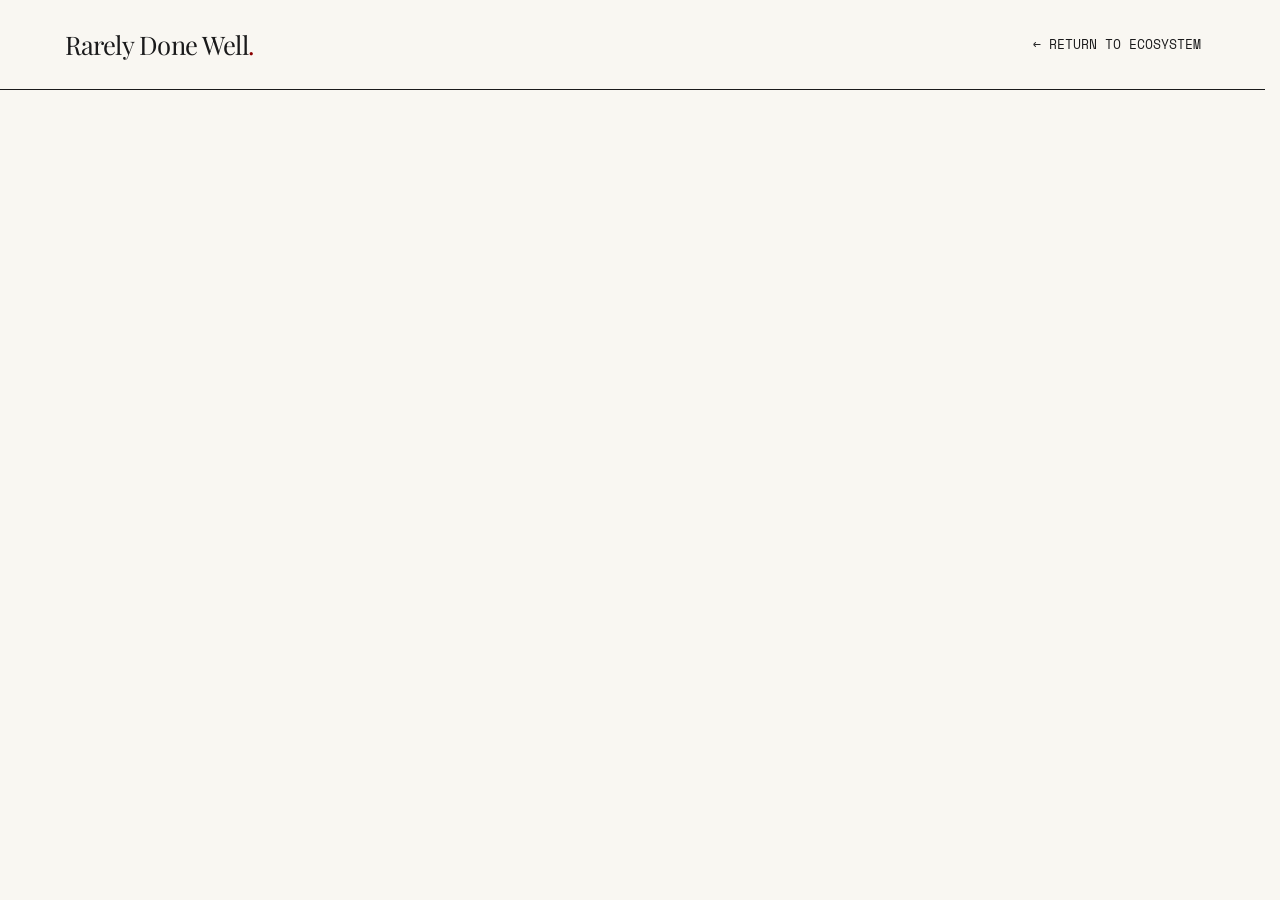
==== accelerator.html @ 21803630 "Initial launch" ====
<!DOCTYPE html>
<html lang="en">
<head>
    <meta charset="UTF-8">
    <meta name="viewport" content="width=device-width, initial-scale=1.0, maximum-scale=1.0, user-scalable=0">
    <title>Accelerator Application | Rarely, Done Well</title>
    
    <link rel="preconnect" href="https://fonts.googleapis.com">
    <link rel="preconnect" href="https://fonts.gstatic.com" crossorigin>
    <link href="https://fonts.googleapis.com/css2?family=Inter:wght@700;800&family=Playfair+Display:wght@900&family=Space+Mono&family=Source+Serif+4:wght@400;600&display=swap" rel="stylesheet">
    <link rel="stylesheet" href="style.css">

    <script async src="https://tally.so/widgets/embed.js"></script>
</head>
<body class="page-form">

    <header class="masthead masthead--static">
        <div class="container nav-wrapper">
            <a href="index.html" class="logo">Rarely Done Well<span class="brand-comma">.</span></a>
            <a href="index.html" class="back-link">← Return to Ecosystem</a>
        </div>
    </header>

    <main class="form-wrapper">
        <iframe 
            data-tally-src="https://tally.so/r/EkLMBL?transparentBackground=1" 
            width="100%" 
            height="100%" 
            frameborder="0" 
            marginheight="0" 
            marginwidth="0" 
            title="Accelerator Application">
        </iframe>
    </main>

    <script src="script.js"></script>
</body>
</html>
---- style.css ----
/* ============================================================
   RARELY, DONE WELL. — Shared Stylesheet
   ============================================================ */

:root {
  --newsprint: #F9F7F2;
  --ink-black: #1A1A1B;
  --action-red: #8B0000;
  --hairline: #D1D1D1;
  --transition: 0.4s cubic-bezier(0.16, 1, 0.3, 1);
}

/* --- RESET --- */
*, *::before, *::after { margin: 0; padding: 0; box-sizing: border-box; }
button, a, input, select, textarea { border-radius: 0; }

/* --- BASE --- */
html {
  scroll-behavior: smooth;
  scrollbar-gutter: stable;
}

body {
  background-color: var(--newsprint);
  font-family: 'Source Serif 4', serif;
  color: var(--ink-black);
  line-height: 1.6;
}

/* Form/iframe pages override body to fill viewport */
body.page-form {
  height: 100vh;
  display: flex;
  flex-direction: column;
  overflow: hidden;
}

.container { max-width: 1200px; margin: 0 auto; padding: 0 2rem; }
.brand-comma { color: var(--action-red); }

/* --- MASTHEAD --- */
.masthead {
  width: 100%;
  background: var(--newsprint);
  border-bottom: 1px solid var(--ink-black);
}

/* Fixed masthead for index page */
.masthead--fixed {
  position: fixed;
  top: 0; left: 0; right: 0;
  z-index: 1000;
}

/* Static (flex-shrink) masthead for form pages */
.masthead--static {
  height: 90px;
  flex-shrink: 0;
}

.masthead--static .nav-wrapper {
  height: 90px;
}

.nav-wrapper {
  display: flex;
  justify-content: space-between;
  align-items: center;
  height: 90px;
}

.logo {
  font-family: 'Playfair Display', serif;
  font-size: 1.6rem;
  text-decoration: none;
  color: var(--ink-black);
  letter-spacing: -0.02em;
  line-height: 1;
  display: block;
}

/* --- NAV (index page) --- */
.nav-right-group {
  display: flex;
  align-items: center;
}

.main-nav ul { display: flex; list-style: none; gap: 2.5rem; align-items: center; }
.main-nav a {
  text-decoration: none;
  color: var(--ink-black);
  font-family: 'Inter', sans-serif;
  font-weight: 800;
  font-size: 0.8rem;
  text-transform: uppercase;
  letter-spacing: 0.05em;
}

.main-nav .btn-cta {
  background: var(--action-red);
  color: var(--newsprint) !important;
  padding: 16px 28px;
  transition: var(--transition);
}

.main-nav .btn-cta:hover {
  background: var(--ink-black);
  color: var(--newsprint) !important;
}

.nav-toggle {
  display: none;
  flex-direction: column;
  justify-content: space-between;
  width: 28px;
  height: 20px;
  background: none;
  border: none;
  cursor: pointer;
  padding: 0;
}
.nav-toggle span { display: block; width: 100%; height: 2px; background: var(--ink-black); }

/* --- BACK LINK (form pages) --- */
.back-link {
  text-decoration: none;
  color: var(--ink-black);
  font-family: 'Space Mono', monospace;
  font-size: 0.8rem;
  text-transform: uppercase;
  display: flex;
  align-items: center;
  gap: 0.5rem;
}
.back-link:hover { color: var(--action-red); }

/* --- FORM WRAPPER (form pages) --- */
.form-wrapper {
  flex-grow: 1;
  position: relative;
  width: 100%;
}

.form-wrapper iframe {
  position: absolute;
  top: 0;
  left: 0;
  width: 100%;
  height: 100%;
  border: 0;
}

/* --- BUTTONS --- */
.btn-cta {
  background: var(--action-red);
  color: var(--newsprint);
  padding: 16px 28px;
  text-decoration: none;
  font-family: 'Inter', sans-serif;
  font-weight: 800;
  text-transform: uppercase;
  font-size: 0.8rem;
  text-align: center;
}

/* --- HERO (index page) --- */
.hero { padding: 180px 0 80px; border-bottom: 1px solid var(--ink-black); }
.hero h1 { font-size: clamp(2.5rem, 7vw, 5rem); line-height: 1; margin-bottom: 3rem; max-width: 1000px; }
.hero-lead { column-count: 2; column-gap: 4rem; margin-top: 2rem; }
.hero-lead p { font-size: 1.25rem; margin-bottom: 1.5rem; text-align: justify; }

/* --- ECOSYSTEM SECTION (index page) --- */
.ecosystem-header { padding: 80px 0 40px; border-bottom: 1px solid var(--hairline); }
.section-label { font-family: 'Space Mono', monospace; font-size: 0.8rem; color: var(--action-red); text-transform: uppercase; margin-bottom: 1rem; display: block; }

.ecosystem-grid { display: grid; grid-template-columns: repeat(3, 1fr); border-bottom: 1px solid var(--ink-black); }
.eco-card { padding: 4rem 2rem; border-right: 1px solid var(--ink-black); transition: var(--transition); display: flex; flex-direction: column; }
.eco-card:last-child { border-right: none; }
.eco-card:hover { background: #F2F0E9; }
.eco-card h3 { font-family: 'Playfair Display', serif; font-size: 2.2rem; margin-bottom: 1.5rem; }
.eco-card p { font-size: 1.1rem; flex-grow: 1; margin-bottom: 2.5rem; }

.card-descriptor {
    font-family: 'Space Mono', monospace;
    font-size: 0.75rem;
    text-transform: uppercase;
    letter-spacing: 0.08em;
    color: var(--ink-black);
    margin-bottom: 1.5rem;
    display: block;
}

/* --- IMAGE STRIP (index page) --- */
.image-strip {
  width: 100%; height: 500px;
  background: #3a3a3a url('https://images.pexels.com/photos/5779820/pexels-photo-5779820.jpeg?auto=compress&w=1600') center/cover;
  filter: grayscale(100%) contrast(120%);
  border-bottom: 1px solid var(--ink-black);
}

/* --- FINAL CALL (index page) --- */
.final-call { padding: 120px 0; text-align: center; }
.final-call h2 { font-size: clamp(2rem, 5vw, 3.5rem); margin-bottom: 2rem; }
.final-call-body { font-size: 1.15rem; max-width: 600px; margin: 0 auto 3rem; }

/* --- FOOTER (index page) --- */
footer { padding: 4rem 0; border-top: 1px solid var(--ink-black); }
.footer-wrap { display: flex; justify-content: space-between; font-family: 'Space Mono', monospace; font-size: 0.75rem; text-transform: uppercase; }

/* --- LEARN MORE LINK BAR (index page) --- */
.lm-link-bar {
  padding: 3rem 0;
  border-bottom: 1px solid var(--hairline);
  display: flex;
  align-items: center;
}
.lm-link-bar .btn-cta { display: inline-block; }

/* --- PARTNERS PAGE --- */

.partners-hero { padding: 180px 0 100px; border-bottom: 1px solid var(--ink-black); }
.partners-hero h1 { font-size: clamp(3rem, 8vw, 6.5rem); line-height: 0.95; letter-spacing: -0.03em; max-width: 800px; margin-bottom: 1.5rem; }
.partners-hero-sub { font-size: 1.2rem; max-width: 640px; line-height: 1.7; }

/* Engagement grid — 2 col pairs + full-width expansion card at bottom */
.partners-grid { display: grid; grid-template-columns: repeat(2, 1fr); border-bottom: 1px solid var(--ink-black); }
.partners-card { padding: 4rem 3rem; border-right: 1px solid var(--ink-black); border-bottom: 1px solid var(--ink-black); display: flex; flex-direction: column; gap: 1.5rem; }
.partners-card:nth-child(even):not(.partners-card--full) { border-right: none; }
.partners-card--full { grid-column: 1 / -1; border-right: none; border-bottom: none; }
.partners-card-number { font-family: 'Space Mono', monospace; font-size: 0.7rem; color: var(--action-red); text-transform: uppercase; letter-spacing: 0.12em; }
.partners-card h3 { font-family: 'Playfair Display', serif; font-size: 2rem; line-height: 1.1; }
.partners-card p { font-size: 1.05rem; line-height: 1.75; flex-grow: 1; }

/* Expansion card — full width, dark invitation */
.partners-card--expansion { background: var(--ink-black); color: var(--newsprint); }
.partners-card--expansion .partners-card-number { color: rgba(249,247,242,0.35); }
.partners-card--expansion h3 { color: var(--newsprint); }
.partners-card--expansion p { color: rgba(249,247,242,0.75); max-width: 680px; }
.partners-card--expansion .brand-comma { color: var(--action-red); }
.partners-card--expansion .btn-cta { display: inline-block; margin-top: 0.5rem; background: var(--action-red); color: var(--newsprint); }
.partners-card--expansion .btn-cta:hover { background: #6B0000; }

/* Mid-page CTA strip */
.partners-mid-cta { border-top: 1px solid var(--ink-black); border-bottom: 1px solid var(--ink-black); padding: 3.5rem 0; }
.partners-mid-cta-inner { display: flex; justify-content: space-between; align-items: center; gap: 3rem; }
.partners-mid-cta-inner p { font-family: 'Playfair Display', serif; font-size: 1.6rem; line-height: 1.2; max-width: 580px; }
.partners-mid-cta-inner p .brand-comma { color: var(--action-red); }
.partners-mid-cta-inner .btn-cta { white-space: nowrap; flex-shrink: 0; }

/* Program typologies grid */
.partners-typologies { padding: 80px 0; border-bottom: 1px solid var(--hairline); }
.partners-typologies-header { margin-bottom: 3rem; }
.partners-type-grid { display: grid; grid-template-columns: repeat(3, 1fr); gap: 1px; background: var(--hairline); border: 1px solid var(--hairline); }
.partners-type-card { background: var(--newsprint); padding: 2.5rem 2rem; display: flex; flex-direction: column; gap: 0.75rem; }
.partners-type-card h4 { font-family: 'Inter', sans-serif; font-weight: 800; font-size: 0.8rem; text-transform: uppercase; letter-spacing: 0.06em; color: var(--ink-black); }
.partners-type-card p { font-size: 0.95rem; line-height: 1.6; opacity: 0.7; }

/* Record with icons */
.partners-record { padding: 80px 0; border-bottom: 1px solid var(--ink-black); }
.partners-record-inner { display: grid; grid-template-columns: 220px 1fr; gap: 4rem; align-items: start; }
.partners-record-list { list-style: none; display: flex; flex-direction: column; }
.partners-record-item { display: grid; grid-template-columns: 48px 1fr; gap: 1.5rem; align-items: start; padding: 1.75rem 0; border-bottom: 1px solid var(--hairline); }
.partners-record-item:last-child { border-bottom: none; }
.partners-record-icon { width: 40px; height: 40px; background: var(--action-red); display: flex; align-items: center; justify-content: center; flex-shrink: 0; margin-top: 0.1rem; }
.partners-record-icon svg { width: 20px; height: 20px; stroke: var(--newsprint); fill: none; stroke-width: 1.5; stroke-linecap: round; stroke-linejoin: round; }
.partners-record-text { font-size: 1.05rem; line-height: 1.65; }
.partners-record-text strong { display: block; font-family: 'Inter', sans-serif; font-weight: 800; font-size: 0.75rem; text-transform: uppercase; letter-spacing: 0.06em; color: var(--action-red); margin-bottom: 0.35rem; }

/* Bottom CTA */
.partners-cta { padding: 120px 0; background: var(--ink-black); text-align: center; }
.partners-cta .section-label { color: rgba(249,247,242,0.4); }
.partners-cta h2 { font-size: clamp(2rem, 4vw, 3.5rem); color: var(--newsprint); margin: 1rem 0 1.5rem; }
.partners-cta p { font-size: 1.15rem; color: rgba(249,247,242,0.7); max-width: 540px; margin: 0 auto 3rem; }
.partners-cta .btn-cta { background: var(--action-red); color: var(--newsprint); display: inline-block; }
.partners-cta .btn-cta:hover { background: #6B0000; }

@media (max-width: 992px) {
  .partners-grid { grid-template-columns: 1fr; }
  .partners-card { border-right: none; }
  .partners-card--full { border-bottom: none; }
  .partners-type-grid { grid-template-columns: repeat(2, 1fr); }
  .partners-record-inner { grid-template-columns: 1fr; gap: 1.5rem; }
  .partners-mid-cta-inner { flex-direction: column; align-items: flex-start; }
}

@media (max-width: 600px) {
  .partners-type-grid { grid-template-columns: 1fr; }
}

/* --- LEARN MORE PAGE --- */

/* Intro hero */
.lm-hero { padding: 180px 0 100px; border-bottom: 1px solid var(--ink-black); }
.lm-hero h1 { font-size: clamp(2.5rem, 6vw, 4.5rem); line-height: 1.05; max-width: 900px; margin-bottom: 0; }

/* Stat bar */
.lm-stat-bar { border-bottom: 1px solid var(--ink-black); }
.lm-stat-inner { display: grid; grid-template-columns: repeat(3, 1fr); }
.lm-stat-inner--four { grid-template-columns: repeat(4, 1fr); }
.lm-stat { padding: 4rem 2rem; border-right: 1px solid var(--ink-black); display: flex; flex-direction: column; gap: 0.75rem; }
.lm-stat:last-child { border-right: none; }
.lm-stat-number { font-family: 'Playfair Display', serif; font-size: clamp(3rem, 6vw, 5rem); font-weight: 900; line-height: 1; }
.lm-stat-number span { color: var(--action-red); }
.lm-stat-label { font-family: 'Space Mono', monospace; font-size: 0.75rem; text-transform: uppercase; letter-spacing: 0.1em; opacity: 0.6; }

/* Text sections */
.lm-section { padding: 80px 0; border-bottom: 1px solid var(--hairline); }
.lm-section-inner { display: grid; grid-template-columns: 220px 1fr; gap: 4rem; align-items: start; }
.lm-section-body p { font-size: 1.2rem; line-height: 1.75; max-width: 680px; }
.lm-section-body p + p { margin-top: 1.5rem; }

/* Alumni grid */
.lm-alumni { padding: 80px 0 60px; border-bottom: 1px solid var(--ink-black); }
.lm-alumni-header { margin-bottom: 4rem; }
.lm-alumni-grid { display: grid; grid-template-columns: repeat(5, 1fr); gap: 1px; background: #6B0000; border: 1px solid #6B0000; }
.lm-alumni-card { background: var(--action-red); display: flex; flex-direction: column; align-items: center; justify-content: center; padding: 2rem 1.5rem; gap: 1rem; text-decoration: none; color: #F9F7F2; transition: var(--transition); min-height: 160px; text-align: center; }
.lm-alumni-card:hover { background: #A01010; }
.lm-alumni-card.no-link:hover { background: #A01010; cursor: default; }
.lm-alumni-logo { width: 100%; max-width: 120px; height: 60px; object-fit: contain; opacity: 0.9; transition: var(--transition); filter: brightness(0) invert(1); }
.lm-alumni-card:hover .lm-alumni-logo { opacity: 1; }
.lm-alumni-name { font-family: 'Space Mono', monospace; font-size: 0.65rem; text-transform: uppercase; letter-spacing: 0.08em; line-height: 1.4; color: rgba(249,247,242,0.6); }
.lm-alumni-placeholder { width: 100%; max-width: 120px; height: 60px; display: flex; align-items: center; justify-content: center; }
.lm-alumni-placeholder-text { font-family: 'Playfair Display', serif; font-size: 1.4rem; font-weight: 900; color: rgba(249,247,242,0.2); }

/* CTA trio */
.lm-cta { padding: 100px 0; }
.lm-cta-header { text-align: center; margin-bottom: 4rem; }
.lm-cta-header h2 { font-size: clamp(2rem, 4vw, 3rem); }
.lm-cta-header p { font-size: 1.15rem; max-width: 560px; margin: 1.5rem auto 0; }
.lm-cta-grid { display: grid; grid-template-columns: repeat(3, 1fr); border: 1px solid var(--ink-black); }
.lm-cta-card { padding: 3rem 2rem; border-right: 1px solid var(--ink-black); display: flex; flex-direction: column; gap: 1rem; }
.lm-cta-card:last-child { border-right: none; }
.lm-cta-card h3 { font-family: 'Playfair Display', serif; font-size: 1.8rem; }
.lm-cta-card p { font-size: 1rem; flex-grow: 1; opacity: 0.75; }
.lm-cta-card .btn-cta { display: inline-block; margin-top: 1rem; }

@media (max-width: 992px) {
  .lm-stat-inner { grid-template-columns: 1fr; }
  .lm-stat-inner--four { grid-template-columns: repeat(2, 1fr); }
  .lm-stat { border-right: none; border-bottom: 1px solid var(--ink-black); }
  .lm-section-inner { grid-template-columns: 1fr; gap: 1.5rem; }
  .lm-alumni-grid { grid-template-columns: repeat(3, 1fr); }
  .lm-cta-grid { grid-template-columns: 1fr; }
  .lm-cta-card { border-right: none; border-bottom: 1px solid var(--ink-black); }
  .lm-cta-card:last-child { border-bottom: none; }
}

@media (max-width: 600px) {
  .lm-alumni-grid { grid-template-columns: repeat(2, 1fr); }
}

/* --- ANIMATIONS --- */
.fade-in { opacity: 0; transform: translateY(20px); transition: var(--transition); }
.fade-in.visible { opacity: 1; transform: translateY(0); }

/* --- RESPONSIVE --- */
@media (max-width: 992px) {
  .hero-lead { column-count: 1; }
  .ecosystem-grid { grid-template-columns: 1fr; }
  .eco-card { border-right: none; border-bottom: 1px solid var(--ink-black); }
}

@media (max-width: 768px) {
  .nav-toggle { display: flex; }
  .main-nav {
    display: none;
    position: fixed;
    top: 91px; left: 0; width: 100%;
    background: var(--newsprint);
    border-bottom: 1px solid var(--ink-black);
    padding: 2rem;
  }
  .main-nav.open { display: block; }
  .main-nav ul { flex-direction: column; gap: 1.5rem; align-items: flex-start; }
}
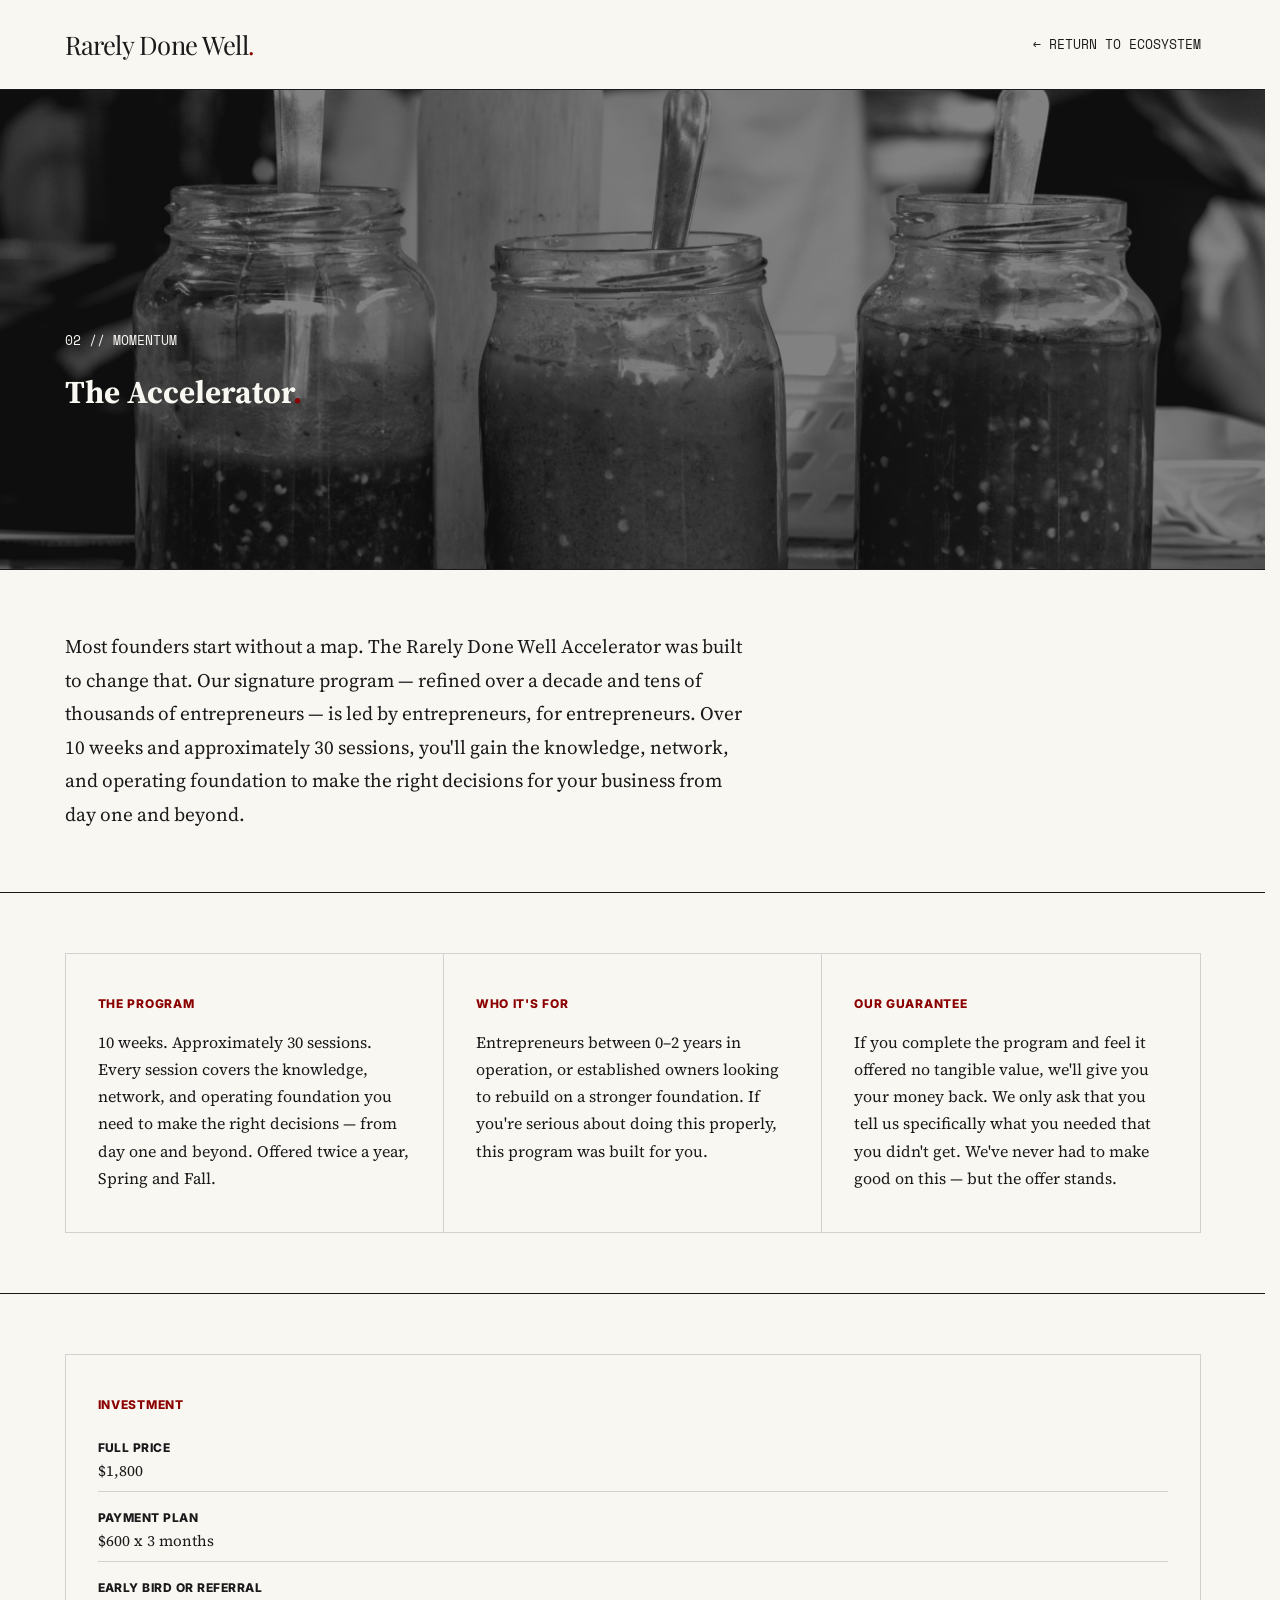
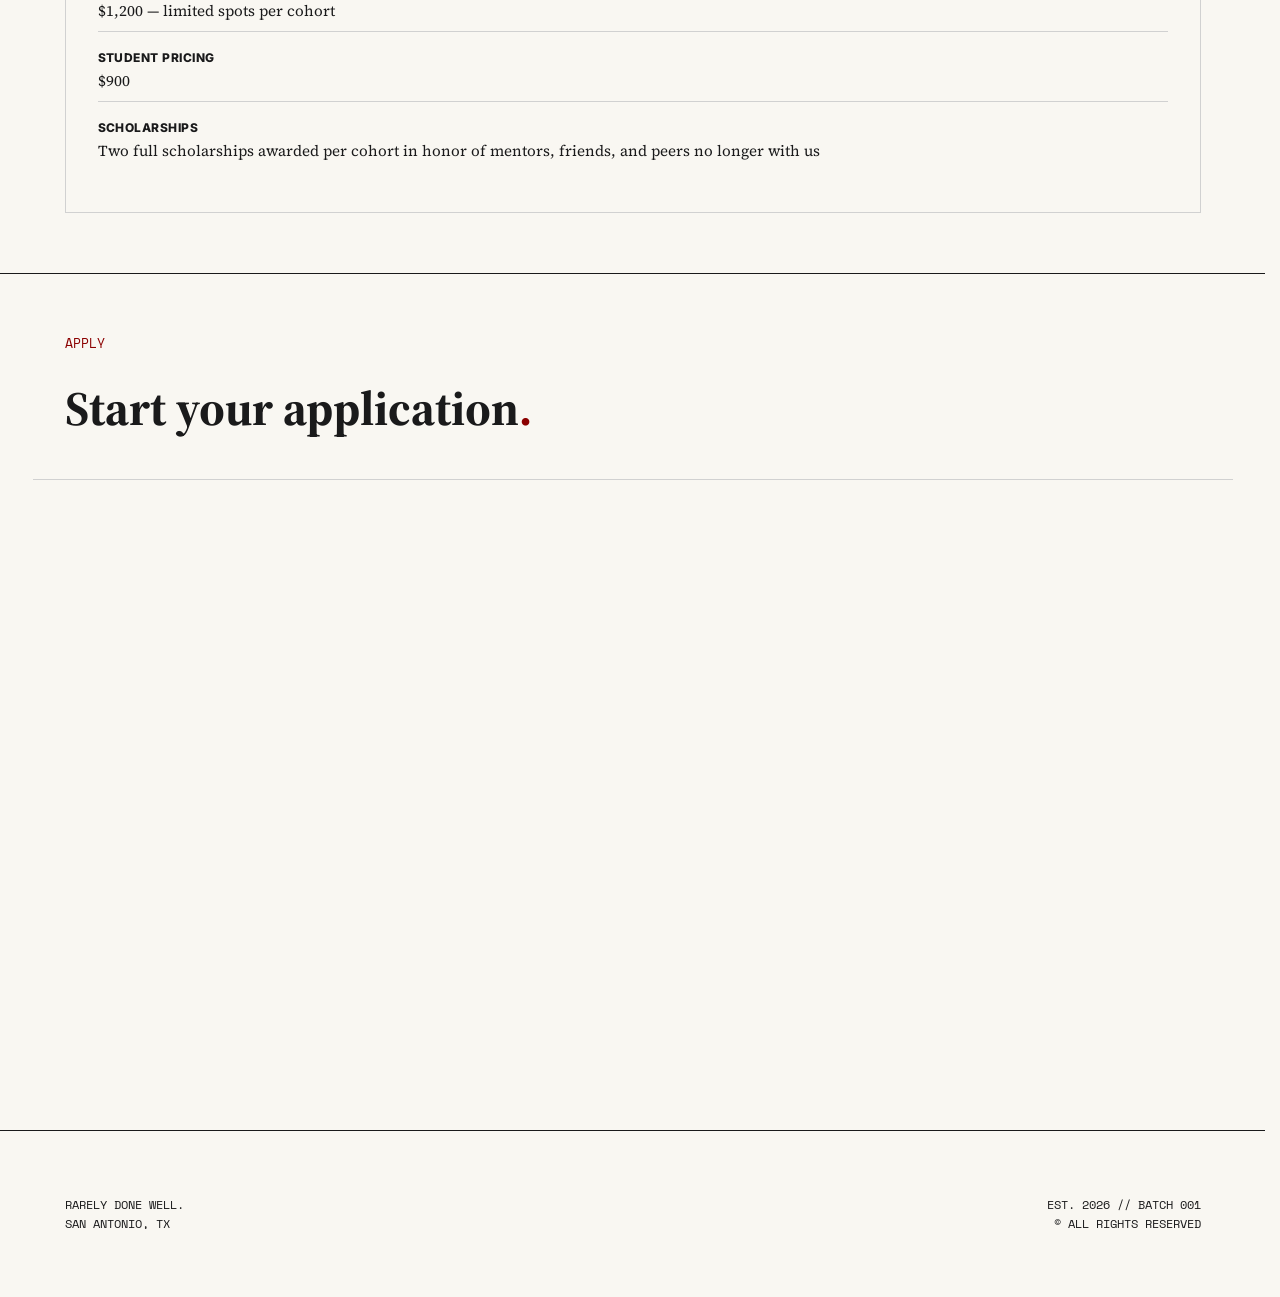
==== commit 5d6c5865: "Updates to program pages and linking" ====
--- a/accelerator.html
+++ b/accelerator.html
@@ -2,8 +2,9 @@
 <html lang="en">
 <head>
     <meta charset="UTF-8">
-    <meta name="viewport" content="width=device-width, initial-scale=1.0, maximum-scale=1.0, user-scalable=0">
-    <title>Accelerator Application | Rarely, Done Well</title>
+    <meta name="viewport" content="width=device-width, initial-scale=1.0">
+    <meta name="description" content="The Rarely Done Well Accelerator — a 10-week program led by entrepreneurs, for entrepreneurs. Spring and Fall cohorts. Apply now.">
+    <title>The Accelerator | Rarely Done Well</title>
     
     <link rel="preconnect" href="https://fonts.googleapis.com">
     <link rel="preconnect" href="https://fonts.gstatic.com" crossorigin>
@@ -12,26 +13,93 @@
 
     <script async src="https://tally.so/widgets/embed.js"></script>
 </head>
-<body class="page-form">
+<body>
 
     <header class="masthead masthead--static">
         <div class="container nav-wrapper">
             <a href="index.html" class="logo">Rarely Done Well<span class="brand-comma">.</span></a>
-            <a href="index.html" class="back-link">← Return to Ecosystem</a>
+            <a href="index.html#ecosystem" class="back-link">← Return to Ecosystem</a>
         </div>
     </header>
 
-    <main class="form-wrapper">
-        <iframe 
-            data-tally-src="https://tally.so/r/EkLMBL?transparentBackground=1" 
-            width="100%" 
-            height="100%" 
-            frameborder="0" 
-            marginheight="0" 
-            marginwidth="0" 
-            title="Accelerator Application">
-        </iframe>
+    <main>
+
+        <div class="hero-photo-band" style="background-image: url('logos/accelerator-hero.jpg');">
+            <div class="hero-photo-band__inner">
+                <span class="section-label">02 // Momentum</span>
+                <h1>The Accelerator<span class="brand-comma">.</span></h1>
+            </div>
+        </div>
+
+        <section class="program-hero">
+            <div class="container">
+                <p class="program-hero-sub">Most founders start without a map. The Rarely Done Well Accelerator was built to change that. Our signature program — refined over a decade and tens of thousands of entrepreneurs — is led by entrepreneurs, for entrepreneurs. Over 10 weeks and approximately 30 sessions, you'll gain the knowledge, network, and operating foundation to make the right decisions for your business from day one and beyond.</p>
+            </div>
+        </section>
+
+        <section class="program-details">
+            <div class="container">
+                <div class="program-details-grid">
+                    <div class="program-detail-item">
+                        <span class="program-detail-label">The Program</span>
+                        <p>10 weeks. Approximately 30 sessions. Every session covers the knowledge, network, and operating foundation you need to make the right decisions — from day one and beyond. Offered twice a year, Spring and Fall.</p>
+                    </div>
+                    <div class="program-detail-item">
+                        <span class="program-detail-label">Who It's For</span>
+                        <p>Entrepreneurs between 0–2 years in operation, or established owners looking to rebuild on a stronger foundation. If you're serious about doing this properly, this program was built for you.</p>
+                    </div>
+                    <div class="program-detail-item">
+                        <span class="program-detail-label">Our Guarantee</span>
+                        <p>If you complete the program and feel it offered no tangible value, we'll give you your money back. We only ask that you tell us specifically what you needed that you didn't get. We've never had to make good on this — but the offer stands.</p>
+                    </div>
+                </div>
+            </div>
+        </section>
+
+        <section class="program-details" style="border-top: none; padding-top: 60px;">
+            <div class="container">
+                <div class="program-details-grid" style="grid-template-columns: 1fr;">
+                    <div class="program-detail-item">
+                        <span class="program-detail-label">Investment</span>
+                        <ul class="program-pricing">
+                            <li><strong>Full Price</strong>$1,800</li>
+                            <li><strong>Payment Plan</strong>$600 x 3 months</li>
+                            <li><strong>Early Bird or Referral</strong>$1,200 — limited spots per cohort</li>
+                            <li><strong>Student Pricing</strong>$900</li>
+                            <li><strong>Scholarships</strong>Two full scholarships awarded per cohort in honor of mentors, friends, and peers no longer with us</li>
+                        </ul>
+                    </div>
+                </div>
+            </div>
+        </section>
+
+        <section class="program-form">
+            <div class="container">
+                <span class="section-label">Apply</span>
+                <h2>Start your application<span class="brand-comma">.</span></h2>
+            </div>
+            <div class="program-form-embed">
+                <iframe 
+                    data-tally-src="https://tally.so/r/EkLMBL?transparentBackground=1" 
+                    width="100%" 
+                    height="1" 
+                    frameborder="0" 
+                    marginheight="0" 
+                    marginwidth="0"
+                    data-tally-auto-resize="1"
+                    title="Accelerator Application">
+                </iframe>
+            </div>
+        </section>
+
     </main>
+
+    <footer>
+        <div class="container footer-wrap">
+            <div>RARELY DONE WELL.<br>SAN ANTONIO, TX</div>
+            <div style="text-align:right">EST. 2026 // BATCH 001<br>&copy; ALL RIGHTS RESERVED</div>
+        </div>
+    </footer>
 
     <script src="script.js"></script>
 </body>
--- a/style.css
+++ b/style.css
@@ -1,5 +1,5 @@
 /* ============================================================
-   RARELY, DONE WELL. — Shared Stylesheet
+   RARELY DONE WELL. — Shared Stylesheet
    ============================================================ */
 
 :root {
@@ -164,13 +164,14 @@
 }
 
 /* --- HERO (index page) --- */
-.hero { padding: 180px 0 80px; border-bottom: 1px solid var(--ink-black); }
+.hero { padding: 0 0 80px; border-bottom: 1px solid var(--ink-black); }
 .hero h1 { font-size: clamp(2.5rem, 7vw, 5rem); line-height: 1; margin-bottom: 3rem; max-width: 1000px; }
 .hero-lead { column-count: 2; column-gap: 4rem; margin-top: 2rem; }
 .hero-lead p { font-size: 1.25rem; margin-bottom: 1.5rem; text-align: justify; }
 
 /* --- ECOSYSTEM SECTION (index page) --- */
 .ecosystem-header { padding: 80px 0 40px; border-bottom: 1px solid var(--hairline); }
+.ecosystem-header .container { padding-left: 2rem; padding-right: 2rem; }
 .section-label { font-family: 'Space Mono', monospace; font-size: 0.8rem; color: var(--action-red); text-transform: uppercase; margin-bottom: 1rem; display: block; }
 
 .ecosystem-grid { display: grid; grid-template-columns: repeat(3, 1fr); border-bottom: 1px solid var(--ink-black); }
@@ -190,18 +191,77 @@
     display: block;
 }
 
-/* --- IMAGE STRIP (index page) --- */
-.image-strip {
-  width: 100%; height: 500px;
-  background: #3a3a3a url('https://images.pexels.com/photos/5779820/pexels-photo-5779820.jpeg?auto=compress&w=1600') center/cover;
+/* --- HERO PHOTO BAND (index, partners, learn-more) --- */
+/* Wraps only the section-label + h1. Apply inline background-image on the element. */
+.hero-photo-band {
+  position: relative;
+  min-height: 480px;
+  padding-top: 90px; /* offsets fixed nav so photo starts flush beneath it */
+  display: flex;
+  align-items: center; /* text vertically centered at all sizes */
+  background-color: var(--ink-black); /* fallback if image hasn't loaded */
+  background-size: cover;
+  background-position: center 40%; /* biases toward subject, away from ceiling */
+  background-repeat: no-repeat;
+  border-bottom: 1px solid var(--ink-black);
+  overflow: hidden;
+}
+
+/* Grayscale + contrast on a pseudo-element so the filter doesn't hit the text */
+.hero-photo-band::before {
+  content: '';
+  position: absolute;
+  inset: 0;
+  background: inherit;
   filter: grayscale(100%) contrast(120%);
-  border-bottom: 1px solid var(--ink-black);
+  z-index: 0;
+}
+
+/* Dark overlay for legibility — sits above the filtered photo */
+.hero-photo-band::after {
+  content: '';
+  position: absolute;
+  inset: 0;
+  background: rgba(26, 26, 27, 0.55);
+  z-index: 1;
+}
+
+/* Inner container — matches .container spacing so text aligns with content below */
+.hero-photo-band__inner {
+  position: relative;
+  z-index: 2;
+  width: 100%;
+  max-width: 1200px;
+  margin: 0 auto;
+  padding: 2rem 2rem 2rem; /* even padding — vertical centering handled by flexbox */
+}
+
+/* Text color inside the band */
+.hero-photo-band h1,
+.hero-photo-band h2 {
+  color: var(--newsprint);
+  text-align: left;
+}
+
+.hero-photo-band .section-label {
+  color: var(--newsprint);
+  text-align: left;
+}
+
+/* Responsive step-downs */
+@media (max-width: 768px) {
+  .hero-photo-band { min-height: 380px; align-items: center; }
+  .hero-photo-band__inner { text-align: left; }
+}
+
+@media (max-width: 480px) {
+  .hero-photo-band { min-height: 300px; }
 }
 
 /* --- FINAL CALL (index page) --- */
-.final-call { padding: 120px 0; text-align: center; }
+.final-call { padding: 80px 0; text-align: center; }
 .final-call h2 { font-size: clamp(2rem, 5vw, 3.5rem); margin-bottom: 2rem; }
-.final-call-body { font-size: 1.15rem; max-width: 600px; margin: 0 auto 3rem; }
+.final-call-body { font-size: 1.15rem; max-width: 600px; margin: 0 auto 3rem; text-align: left; }
 
 /* --- FOOTER (index page) --- */
 footer { padding: 4rem 0; border-top: 1px solid var(--ink-black); }
@@ -218,15 +278,15 @@
 
 /* --- PARTNERS PAGE --- */
 
-.partners-hero { padding: 180px 0 100px; border-bottom: 1px solid var(--ink-black); }
-.partners-hero h1 { font-size: clamp(3rem, 8vw, 6.5rem); line-height: 0.95; letter-spacing: -0.03em; max-width: 800px; margin-bottom: 1.5rem; }
-.partners-hero-sub { font-size: 1.2rem; max-width: 640px; line-height: 1.7; }
+.partners-hero { padding: 0; border-bottom: 1px solid var(--ink-black); }
+.partners-hero h1 { font-size: clamp(2.5rem, 6vw, 4.5rem); line-height: 1.05; max-width: 900px; margin-bottom: 0; }
+.partners-hero-sub { font-size: 1.2rem; max-width: 640px; line-height: 1.7; padding: 3rem 0 4rem; margin: 0 auto; }
 
 /* Engagement grid — 2 col pairs + full-width expansion card at bottom */
-.partners-grid { display: grid; grid-template-columns: repeat(2, 1fr); border-bottom: 1px solid var(--ink-black); }
+.partners-grid { display: grid; grid-template-columns: repeat(2, 1fr); border-top: 1px solid var(--ink-black); border-left: 1px solid var(--ink-black); border-right: 1px solid var(--ink-black); }
 .partners-card { padding: 4rem 3rem; border-right: 1px solid var(--ink-black); border-bottom: 1px solid var(--ink-black); display: flex; flex-direction: column; gap: 1.5rem; }
 .partners-card:nth-child(even):not(.partners-card--full) { border-right: none; }
-.partners-card--full { grid-column: 1 / -1; border-right: none; border-bottom: none; }
+.partners-card--full { grid-column: 1 / -1; border-right: none; border-bottom: 1px solid var(--ink-black); }
 .partners-card-number { font-family: 'Space Mono', monospace; font-size: 0.7rem; color: var(--action-red); text-transform: uppercase; letter-spacing: 0.12em; }
 .partners-card h3 { font-family: 'Playfair Display', serif; font-size: 2rem; line-height: 1.1; }
 .partners-card p { font-size: 1.05rem; line-height: 1.75; flex-grow: 1; }
@@ -290,7 +350,7 @@
 /* --- LEARN MORE PAGE --- */
 
 /* Intro hero */
-.lm-hero { padding: 180px 0 100px; border-bottom: 1px solid var(--ink-black); }
+.lm-hero { padding: 0; border-bottom: 1px solid var(--ink-black); }
 .lm-hero h1 { font-size: clamp(2.5rem, 6vw, 4.5rem); line-height: 1.05; max-width: 900px; margin-bottom: 0; }
 
 /* Stat bar */
@@ -299,7 +359,7 @@
 .lm-stat-inner--four { grid-template-columns: repeat(4, 1fr); }
 .lm-stat { padding: 4rem 2rem; border-right: 1px solid var(--ink-black); display: flex; flex-direction: column; gap: 0.75rem; }
 .lm-stat:last-child { border-right: none; }
-.lm-stat-number { font-family: 'Playfair Display', serif; font-size: clamp(3rem, 6vw, 5rem); font-weight: 900; line-height: 1; }
+.lm-stat-number { font-family: 'Playfair Display', serif; font-size: clamp(2.5rem, 5vw, 5rem); font-weight: 900; line-height: 1; }
 .lm-stat-number span { color: var(--action-red); }
 .lm-stat-label { font-family: 'Space Mono', monospace; font-size: 0.75rem; text-transform: uppercase; letter-spacing: 0.1em; opacity: 0.6; }
 
@@ -335,9 +395,11 @@
 .lm-cta-card .btn-cta { display: inline-block; margin-top: 1rem; }
 
 @media (max-width: 992px) {
-  .lm-stat-inner { grid-template-columns: 1fr; }
+  .lm-stat-inner { grid-template-columns: repeat(2, 1fr); }
   .lm-stat-inner--four { grid-template-columns: repeat(2, 1fr); }
-  .lm-stat { border-right: none; border-bottom: 1px solid var(--ink-black); }
+  .lm-stat { border-right: 1px solid var(--ink-black); border-bottom: 1px solid var(--ink-black); }
+  .lm-stat:nth-child(even) { border-right: none; }
+  .lm-stat:last-child { border-right: none; }
   .lm-section-inner { grid-template-columns: 1fr; gap: 1.5rem; }
   .lm-alumni-grid { grid-template-columns: repeat(3, 1fr); }
   .lm-cta-grid { grid-template-columns: 1fr; }
@@ -347,6 +409,11 @@
 
 @media (max-width: 600px) {
   .lm-alumni-grid { grid-template-columns: repeat(2, 1fr); }
+  .lm-stat-inner,
+  .lm-stat-inner--four { grid-template-columns: 1fr; }
+  .lm-stat { border-right: none; border-bottom: 1px solid var(--ink-black); }
+  .lm-stat:nth-child(even) { border-right: none; }
+  .lm-stat:last-child { border-bottom: none; }
 }
 
 /* --- ANIMATIONS --- */
@@ -373,3 +440,33 @@
   .main-nav.open { display: block; }
   .main-nav ul { flex-direction: column; gap: 1.5rem; align-items: flex-start; }
 }
+
+/* --- PROGRAM PAGES (community, accelerator, incubator) --- */
+
+.program-hero { padding: 60px 0; border-bottom: 1px solid var(--ink-black); }
+.program-hero h1 { font-size: clamp(2.5rem, 6vw, 4.5rem); line-height: 1.05; margin: 0.5rem 0 1.5rem; }
+.program-hero-sub { font-size: 1.2rem; max-width: 680px; line-height: 1.75; }
+
+.program-details { padding: 60px 0; border-bottom: 1px solid var(--ink-black); }
+.program-details-grid { display: grid; grid-template-columns: repeat(3, 1fr); gap: 1px; background: var(--hairline); border: 1px solid var(--hairline); }
+.program-detail-item { background: var(--newsprint); padding: 2.5rem 2rem; display: flex; flex-direction: column; gap: 1rem; }
+.program-detail-label { font-family: 'Inter', sans-serif; font-weight: 800; font-size: 0.75rem; text-transform: uppercase; letter-spacing: 0.06em; color: var(--action-red); }
+.program-detail-item p { font-size: 1rem; line-height: 1.7; }
+
+/* Pricing list inside detail item */
+.program-pricing { list-style: none; display: flex; flex-direction: column; gap: 0.5rem; }
+.program-pricing li { font-size: 0.95rem; line-height: 1.6; padding: 0.5rem 0; border-bottom: 1px solid var(--hairline); }
+.program-pricing li:last-child { border-bottom: none; }
+.program-pricing strong { font-family: 'Inter', sans-serif; font-weight: 800; font-size: 0.75rem; text-transform: uppercase; letter-spacing: 0.04em; display: block; color: var(--ink-black); margin-bottom: 0.1rem; }
+
+.program-form { padding: 60px 0 0; }
+.program-form .container { border-bottom: 1px solid var(--hairline); padding-bottom: 2rem; margin-bottom: 0; }
+.program-form h2 { font-size: clamp(1.8rem, 4vw, 3rem); margin: 0.5rem 0 0; }
+.program-form-embed { margin: 0; }
+.program-form-embed iframe { display: block; min-height: 650px; }
+
+@media (max-width: 768px) {
+  .program-details-grid { grid-template-columns: 1fr; }
+  .program-detail-item { border-bottom: 1px solid var(--hairline); }
+  .program-detail-item:last-child { border-bottom: none; }
+}
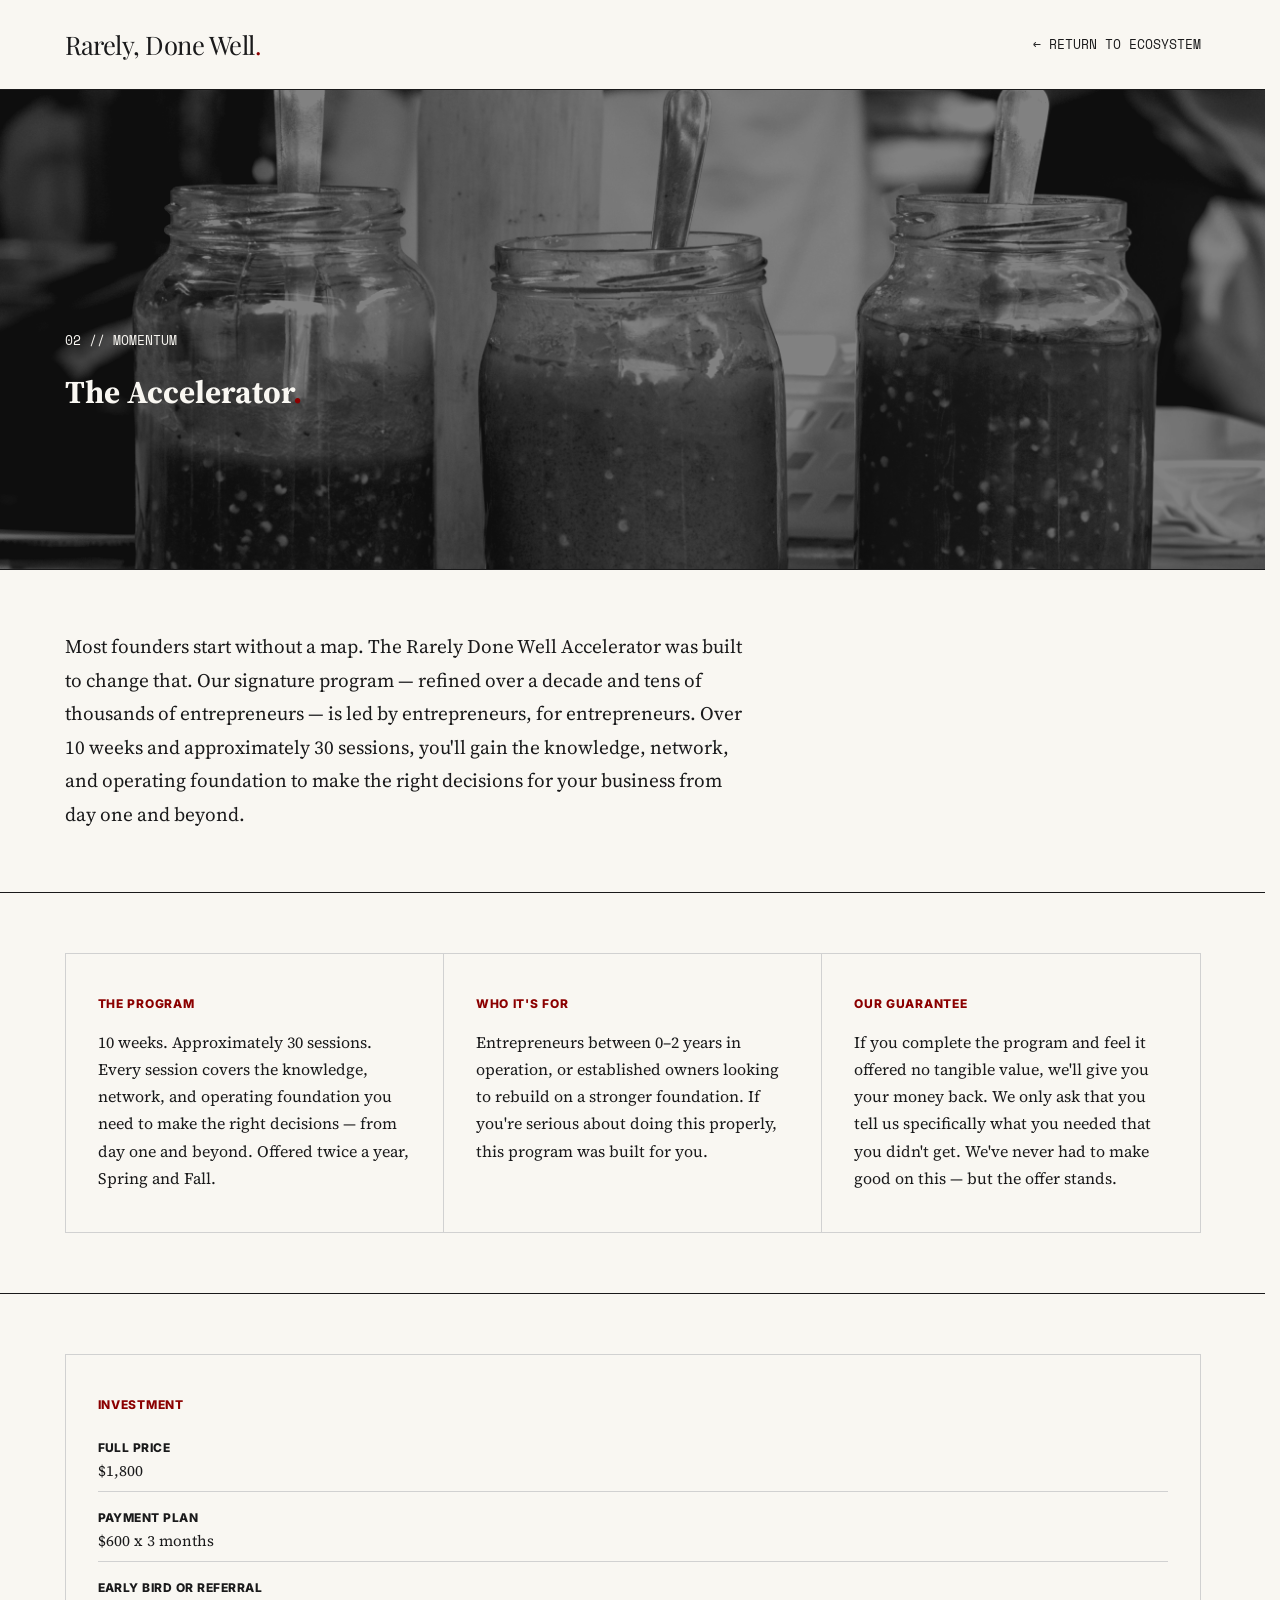
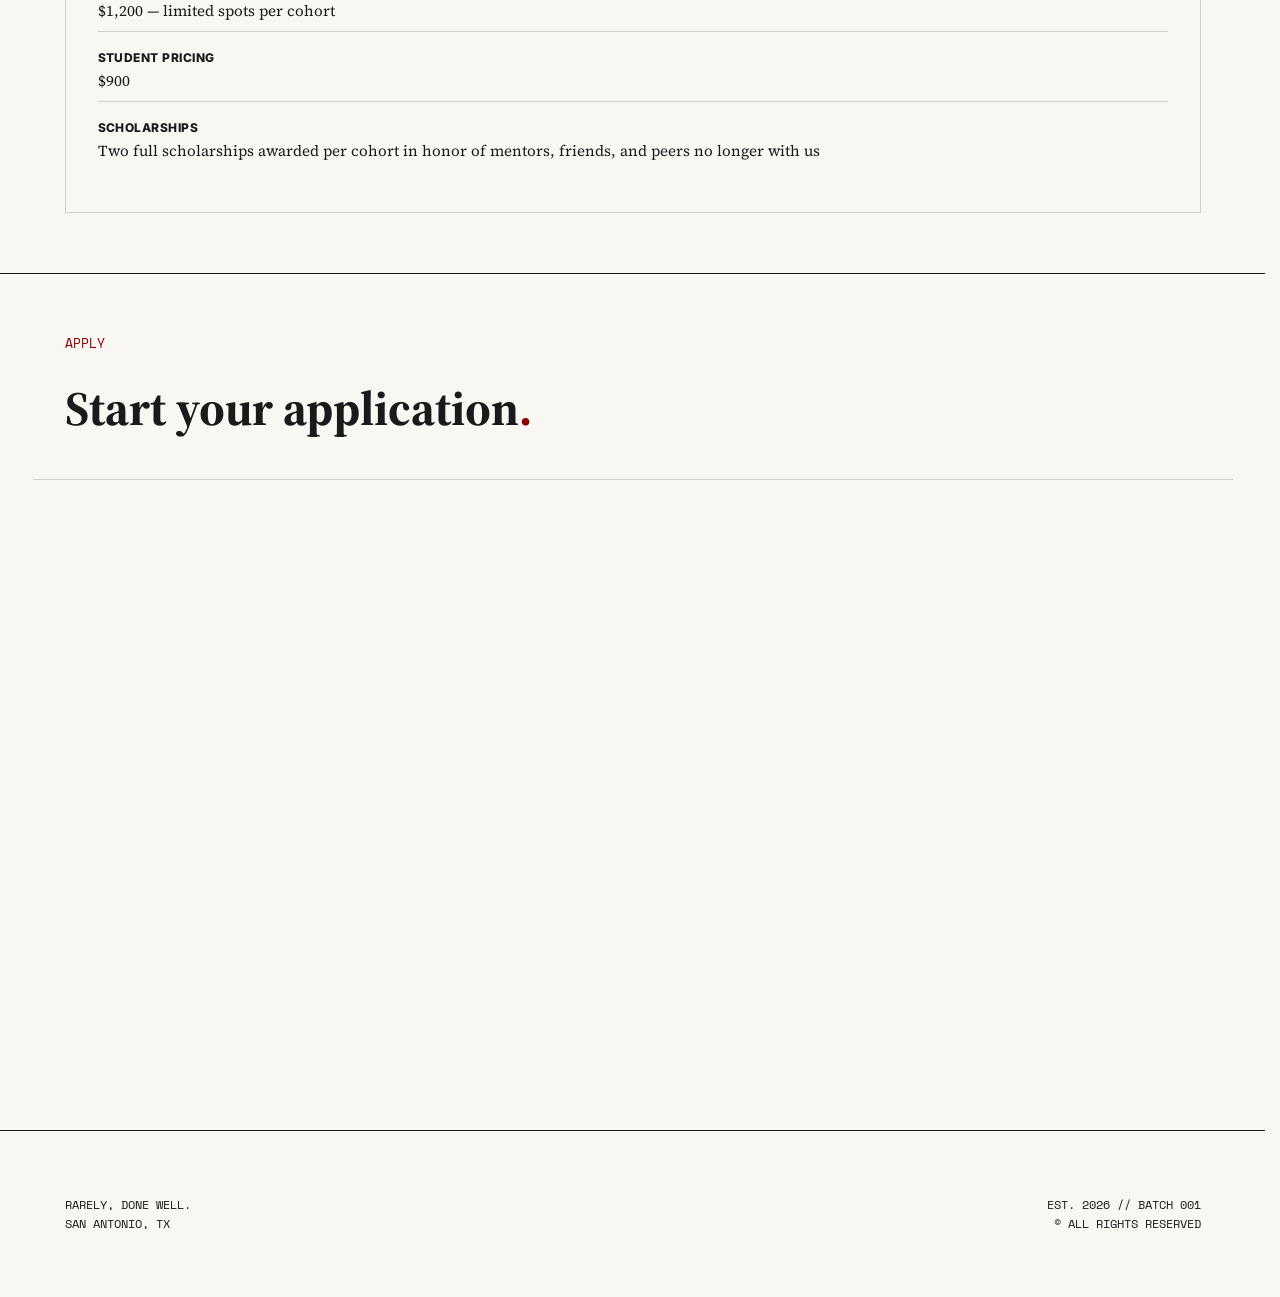
==== commit 1890df49: "Addition of SEO meta, crawlers, and general site changes including hover changes" ====
--- a/accelerator.html
+++ b/accelerator.html
@@ -3,9 +3,41 @@
 <head>
     <meta charset="UTF-8">
     <meta name="viewport" content="width=device-width, initial-scale=1.0">
-    <meta name="description" content="The Rarely Done Well Accelerator — a 10-week program led by entrepreneurs, for entrepreneurs. Spring and Fall cohorts. Apply now.">
-    <title>The Accelerator | Rarely Done Well</title>
+    <meta name="description" content="The Rarely Done Well Accelerator — a 10-week program for entrepreneurs 0–2 years in. Spring and Fall cohorts in San Antonio. From $1,200. Money-back guarantee. Apply now.">
+    <title>The Accelerator | Rarely Done Well — 10-Week Entrepreneur Program, San Antonio</title>
+    <link rel="canonical" href="https://www.rarelydonewell.com/accelerator.html">
+    <meta property="og:title" content="The Accelerator | Rarely Done Well">
+    <meta property="og:description" content="10 weeks. ~30 sessions. Led by entrepreneurs, for entrepreneurs. Spring and Fall cohorts. Money-back guarantee. From $1,200.">
+    <meta property="og:url" content="https://www.rarelydonewell.com/accelerator.html">
+    <meta property="og:type" content="website">
+    <meta property="og:image" content="https://www.rarelydonewell.com/assets/og-image-light.png">
+    <meta property="og:site_name" content="Rarely Done Well">
+    <script type="application/ld+json">
+    {
+      "@context": "https://schema.org",
+      "@type": "Course",
+      "name": "The Rarely Done Well Accelerator",
+      "description": "A 10-week entrepreneur accelerator program for founders of physical goods and hospitality brands, 0–2 years in operation. Spring and Fall cohorts in San Antonio, TX.",
+      "provider": {
+        "@type": "Organization",
+        "name": "Rarely Done Well",
+        "url": "https://www.rarelydonewell.com"
+      },
+      "offers": {
+        "@type": "Offer",
+        "price": "1800",
+        "priceCurrency": "USD",
+        "availability": "https://schema.org/InStock"
+      }
+    }
+    </script>
     
+    <link rel="icon" type="image/x-icon" href="assets/favicon.ico">
+    <link rel="icon" type="image/png" sizes="16x16" href="assets/favicon-16x16.png">
+    <link rel="icon" type="image/png" sizes="32x32" href="assets/favicon-32x32.png">
+    <link rel="apple-touch-icon" sizes="180x180" href="assets/apple-touch-icon.png">
+    <link rel="icon" type="image/png" sizes="192x192" href="assets/icon-192x192.png">
+    <link rel="icon" type="image/png" sizes="512x512" href="assets/icon-512x512.png">
     <link rel="preconnect" href="https://fonts.googleapis.com">
     <link rel="preconnect" href="https://fonts.gstatic.com" crossorigin>
     <link href="https://fonts.googleapis.com/css2?family=Inter:wght@700;800&family=Playfair+Display:wght@900&family=Space+Mono&family=Source+Serif+4:wght@400;600&display=swap" rel="stylesheet">
@@ -17,14 +49,14 @@
 
     <header class="masthead masthead--static">
         <div class="container nav-wrapper">
-            <a href="index.html" class="logo">Rarely Done Well<span class="brand-comma">.</span></a>
+            <a href="index.html" class="logo">Rarely, Done Well<span class="brand-comma">.</span></a>
             <a href="index.html#ecosystem" class="back-link">← Return to Ecosystem</a>
         </div>
     </header>
 
     <main>
 
-        <div class="hero-photo-band" style="background-image: url('logos/accelerator-hero.jpg');">
+        <div class="hero-photo-band" style="background-image: url('assets/accelerator-hero.jpg');">
             <div class="hero-photo-band__inner">
                 <span class="section-label">02 // Momentum</span>
                 <h1>The Accelerator<span class="brand-comma">.</span></h1>
@@ -96,7 +128,7 @@
 
     <footer>
         <div class="container footer-wrap">
-            <div>RARELY DONE WELL.<br>SAN ANTONIO, TX</div>
+            <div>RARELY, DONE WELL.<br>SAN ANTONIO, TX</div>
             <div style="text-align:right">EST. 2026 // BATCH 001<br>&copy; ALL RIGHTS RESERVED</div>
         </div>
     </footer>
--- a/style.css
+++ b/style.css
@@ -374,10 +374,10 @@
 .lm-alumni-header { margin-bottom: 4rem; }
 .lm-alumni-grid { display: grid; grid-template-columns: repeat(5, 1fr); gap: 1px; background: #6B0000; border: 1px solid #6B0000; }
 .lm-alumni-card { background: var(--action-red); display: flex; flex-direction: column; align-items: center; justify-content: center; padding: 2rem 1.5rem; gap: 1rem; text-decoration: none; color: #F9F7F2; transition: var(--transition); min-height: 160px; text-align: center; }
-.lm-alumni-card:hover { background: #A01010; }
+.lm-alumni-card:hover { background: var(--ink-black); }
 .lm-alumni-card.no-link:hover { background: #A01010; cursor: default; }
 .lm-alumni-logo { width: 100%; max-width: 120px; height: 60px; object-fit: contain; opacity: 0.9; transition: var(--transition); filter: brightness(0) invert(1); }
-.lm-alumni-card:hover .lm-alumni-logo { opacity: 1; }
+.lm-alumni-card:hover .lm-alumni-logo { opacity: 1; filter: none; }
 .lm-alumni-name { font-family: 'Space Mono', monospace; font-size: 0.65rem; text-transform: uppercase; letter-spacing: 0.08em; line-height: 1.4; color: rgba(249,247,242,0.6); }
 .lm-alumni-placeholder { width: 100%; max-width: 120px; height: 60px; display: flex; align-items: center; justify-content: center; }
 .lm-alumni-placeholder-text { font-family: 'Playfair Display', serif; font-size: 1.4rem; font-weight: 900; color: rgba(249,247,242,0.2); }
